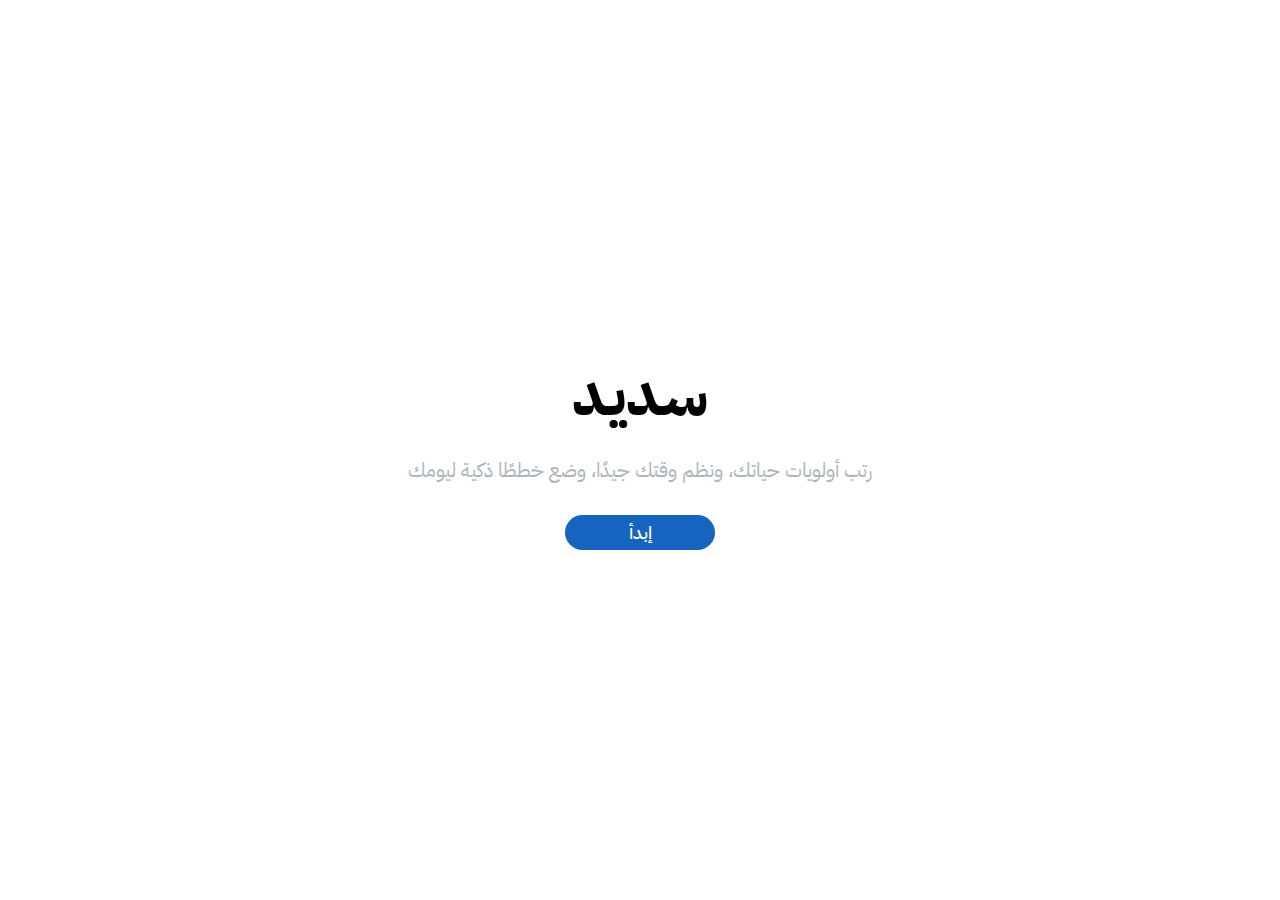
==== index.html @ 163f30ad "Add files via upload" ====
<!DOCTYPE html>
<html lang="ar" dir="rtl">
    <head>
        <meta charset="UTF-8" />
        <meta name="viewport" content="width=device-width, initial-scale=1.0" />
        <link rel="stylesheet" href="CSS/all.min.css" />
        <link rel="stylesheet" href="CSS/style.css" />
        <link rel="stylesheet" href="https://cdn.hugeicons.com/font/hgi-stroke-rounded.css" crossorigin="anonymous" />
        <title>سديد</title>
    </head>
    <body>
        <!-- Start Content -->
        <div class="landing">
            <div class="logo">سديد</div>
            <p>رتب أولويات حياتك، ونظم وقتك جيدًا، وضع خططًا ذكية ليومك</p>
            <a href="home.html"><button>إبدأ</button></a>
        </div>
        <!-- End Content -->
        <!-- Script File -->
        <script src="JS/main.js"></script>
    </body>
</html>
---- CSS/style.css ----
@import url('https://fonts.googleapis.com/css2?family=Dancing+Script:wght@400..700&family=IBM+Plex+Sans+Arabic:wght@100;200;300;400;500;600;700&family=Kanit:ital,wght@0,100;0,200;0,300;0,400;0,500;0,600;0,700;0,800;0,900;1,100;1,200;1,300;1,400;1,500;1,600;1,700;1,800;1,900&display=swap');
* {
    margin: 0;
    padding: 0;
    box-sizing: border-box;
    font-family: "IBM Plex Sans Arabic", sans-serif;
    user-select: none;
    /* font-family: "IBM Plex Sans Arabic", sans-serif; */
}
:root {
    --main-color: #1565c0;
    --main-color-alt: #0d47a1;
    --main-transition: 300ms;
    --main-border: 1px solid #eee;
    --main-rad-border-btn: 999999px;
    --white-color: #fff;
    --black-color: #000;
    --gray-color: #adb5bd;
}
body {
    min-height: 100vh;
    background-color: var(--white-color);
    position: relative;
}
.landing {
    width: 100%;
    padding: 0 30px;
    position: absolute;
    top: 50%;
    left: 50%;
    transform: translate(-50%, -50%);
    text-align: center;
}
.landing .logo {
    font-size: 60px;
    color: var(--black-color);
    font-weight: bold;
    margin-bottom: 10px;
}
.landing p {
    color: var(--gray-color);
    font-size: 20px;
    margin-bottom: 25px;
    line-height: 2;
}
.landing button {
    width: 150px;
    height: 35px;
    border: none;
    border-radius: var(--main-rad-border-btn);
    color: var(--white-color);
    background-color: var(--main-color);
    font-size: 18px;
    cursor: pointer;
    transition: var(--main-transition);
    font-weight: 500;
}
.landing button:hover {
    background-color: var(--main-color-alt);
}
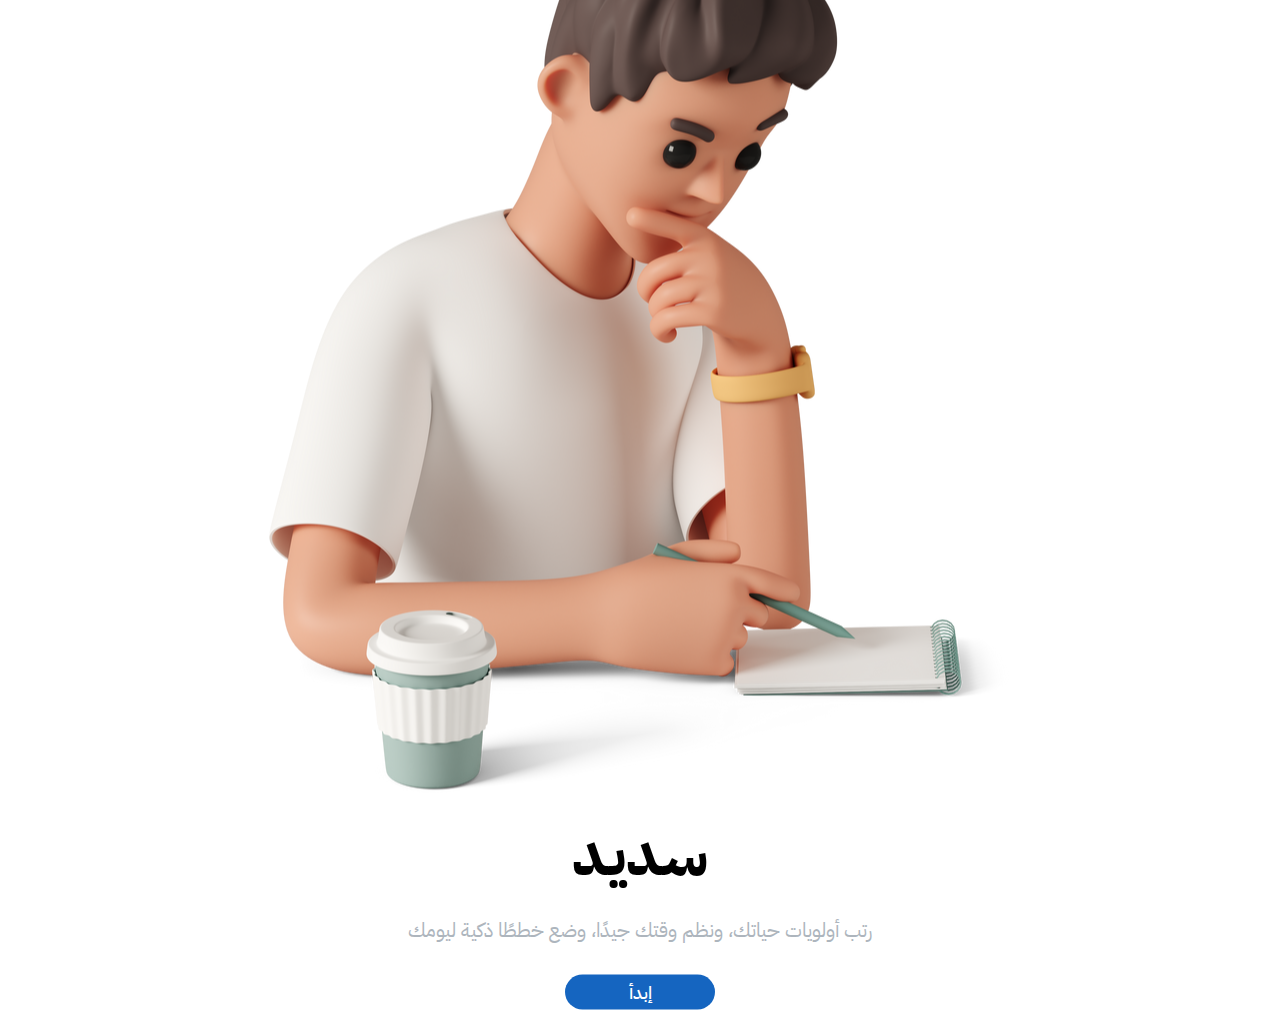
==== commit 6c90ffcc: "Update index.html" ====
--- a/index.html
+++ b/index.html
@@ -11,6 +11,7 @@
     <body>
         <!-- Start Content -->
         <div class="landing">
+            <img src="IMG/casual-life-3d-boy-writing-in-notebook.png" alt="" />
             <div class="logo">سديد</div>
             <p>رتب أولويات حياتك، ونظم وقتك جيدًا، وضع خططًا ذكية ليومك</p>
             <a href="home.html"><button>إبدأ</button></a>
@@ -19,4 +20,4 @@
         <!-- Script File -->
         <script src="JS/main.js"></script>
     </body>
-</html>+</html>
